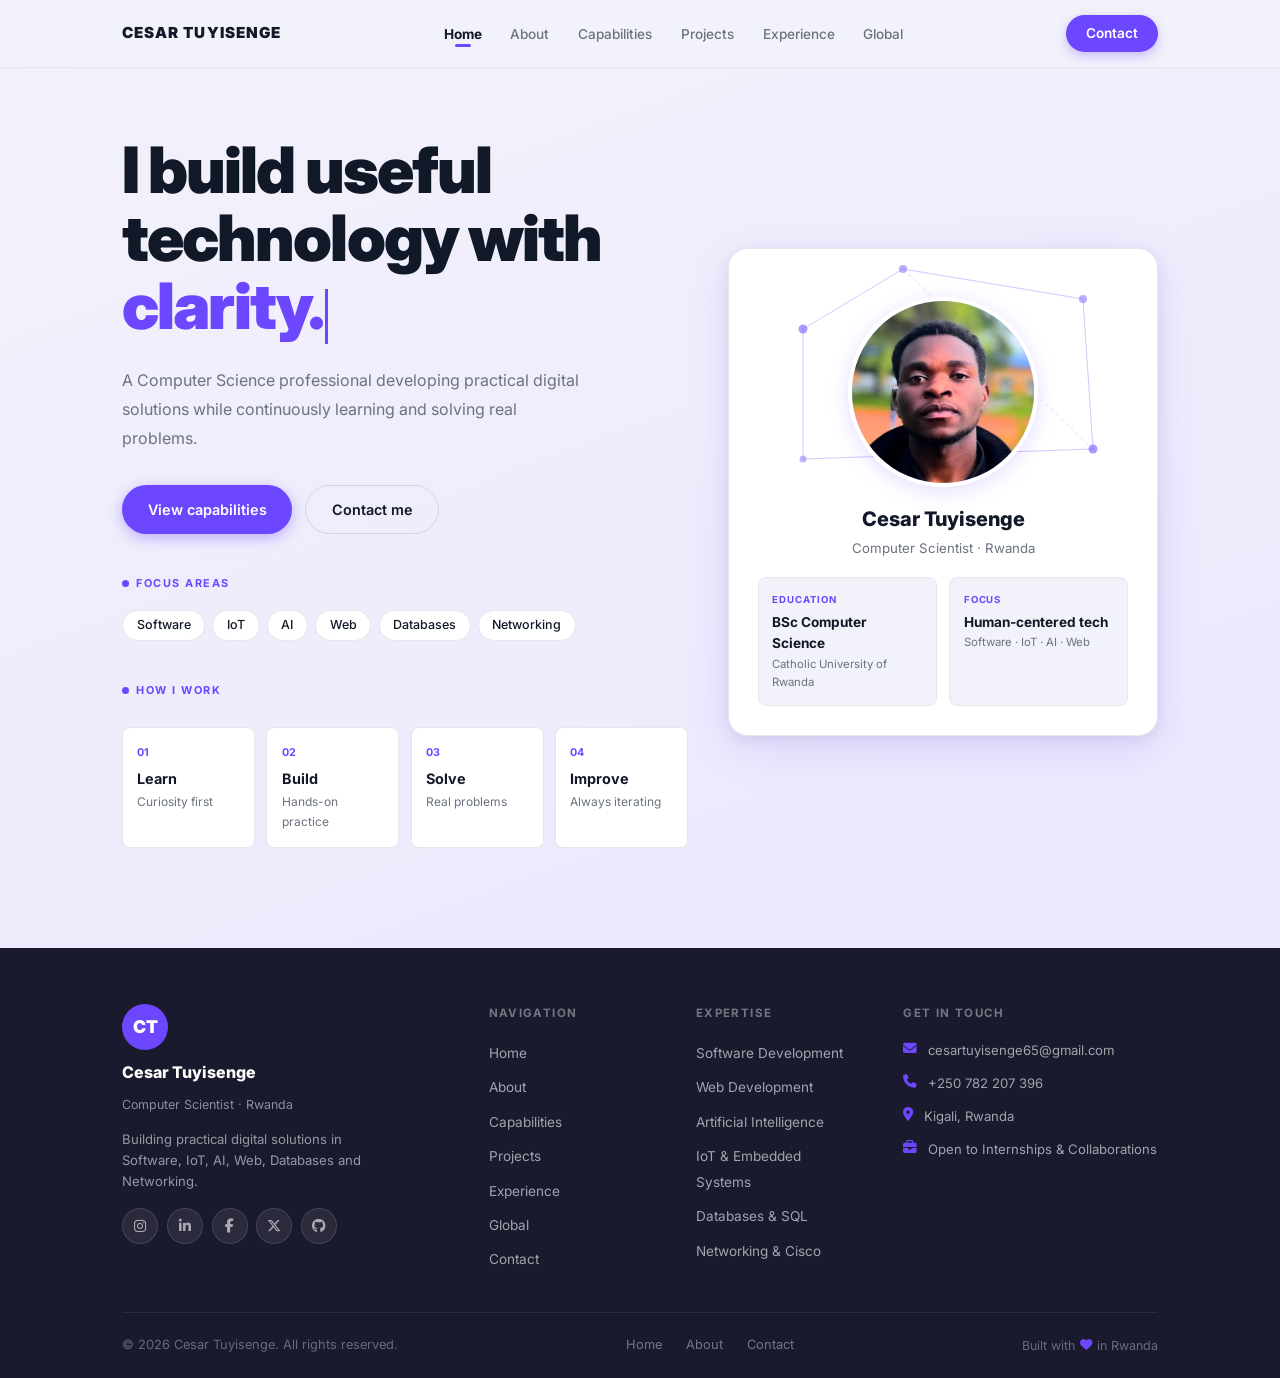
==== index.html @ eaf73ce1 "first commit" ====
<!DOCTYPE html>
<html lang="en">
<head>
  <meta charset="UTF-8" />
  <meta name="viewport" content="width=device-width, initial-scale=1.0" />
  <title>Cesar Tuyisenge · Computer Scientist</title>
  <meta name="description" content="Cesar Tuyisenge – Computer Scientist from Rwanda building practical digital solutions." />
  <link rel="preconnect" href="https://fonts.googleapis.com" />
  <link rel="preconnect" href="https://fonts.gstatic.com" crossorigin />
  <link href="https://fonts.googleapis.com/css2?family=Inter:wght@300;400;500;600;700;800;900&display=swap" rel="stylesheet" />
  <link rel="stylesheet" href="https://cdnjs.cloudflare.com/ajax/libs/font-awesome/6.5.0/css/all.min.css" />
  <link rel="stylesheet" href="style.css" />
</head>
<body class="page-home">

  <div class="page-loader" id="pageLoader"></div>

  <!-- ===================== NAVBAR ===================== -->
  <nav class="navbar" role="navigation" aria-label="Main navigation">
    <div class="container">
      <a href="index.html" class="nav-logo">CESAR TUYISENGE</a>
      <ul class="nav-links" role="list">
        <li><a class="nav-link active" href="index.html">Home</a></li>
        <li><a class="nav-link" href="about.html">About</a></li>
        <li><a class="nav-link" href="capabilities.html">Capabilities</a></li>
        <li><a class="nav-link" href="projects.html">Projects</a></li>
        <li><a class="nav-link" href="experience.html">Experience</a></li>
        <li><a class="nav-link" href="global.html">Global</a></li>
      </ul>
      <a class="nav-cta" href="contact.html">Contact</a>
      <button class="hamburger" id="hamburger" aria-label="Toggle menu" aria-expanded="false">
        <span></span><span></span><span></span>
      </button>
    </div>
  </nav>

  <!-- MOBILE NAV -->
  <div class="mobile-nav" id="mobileNav" aria-label="Mobile navigation">
    <a class="mobile-nav-link active" href="index.html">Home</a>
    <a class="mobile-nav-link" href="about.html">About</a>
    <a class="mobile-nav-link" href="capabilities.html">Capabilities</a>
    <a class="mobile-nav-link" href="projects.html">Projects</a>
    <a class="mobile-nav-link" href="experience.html">Experience</a>
    <a class="mobile-nav-link" href="global.html">Global</a>
    <a class="mobile-nav-link" href="contact.html">Contact</a>
  </div>

  <!-- ===================== HERO ===================== -->
  <main class="page-wrapper">
    <div class="container">
      <div class="home-hero">

        <!-- ── LEFT COLUMN ── -->
        <div class="hero-left">
          <h1 class="home-title fade-up">
            I build useful<br>
            technology with<br>
            <span class="accent typed-wrapper">
              <span id="typedText"></span><span class="typed-cursor" aria-hidden="true"></span>
            </span>
          </h1>

          <p class="home-desc fade-up">
            A Computer Science professional developing practical digital
            solutions while continuously learning and solving real problems.
          </p>

          <div class="home-cta-row fade-up">
            <a class="btn btn-primary" href="capabilities.html">View capabilities</a>
            <a class="btn btn-outline" href="contact.html">Contact me</a>
          </div>

          <div class="home-focus fade-up">
            <div class="section-label">Focus Areas</div>
            <div class="focus-tags">
              <span class="badge">Software</span>
              <span class="badge">IoT</span>
              <span class="badge">AI</span>
              <span class="badge">Web</span>
              <span class="badge">Databases</span>
              <span class="badge">Networking</span>
            </div>
          </div>

          <div class="home-how fade-up">
            <div class="section-label">How I Work</div>
            <div class="steps-grid">
              <div class="step-card">
                <div class="step-num">01</div>
                <div class="step-title">Learn</div>
                <div class="step-sub">Curiosity first</div>
              </div>
              <div class="step-card">
                <div class="step-num">02</div>
                <div class="step-title">Build</div>
                <div class="step-sub">Hands-on practice</div>
              </div>
              <div class="step-card">
                <div class="step-num">03</div>
                <div class="step-title">Solve</div>
                <div class="step-sub">Real problems</div>
              </div>
              <div class="step-card">
                <div class="step-num">04</div>
                <div class="step-title">Improve</div>
                <div class="step-sub">Always iterating</div>
              </div>
            </div>
          </div>
        </div>

        <!-- ── RIGHT COLUMN: Profile Card ── -->
        <div class="hero-right fade-up">
          <div class="profile-card">

            <!-- Node decoration sits OUTSIDE the photo, around the whole card top -->
            <div class="profile-nodes" aria-hidden="true">
              <svg viewBox="0 0 340 260" xmlns="http://www.w3.org/2000/svg">
                <!-- lines -->
                <line x1="30"  y1="80"  x2="130" y2="20"  stroke="rgba(108,71,255,0.3)" stroke-width="1"/>
                <line x1="130" y1="20"  x2="310" y2="50"  stroke="rgba(108,71,255,0.3)" stroke-width="1"/>
                <line x1="310" y1="50"  x2="320" y2="200" stroke="rgba(108,71,255,0.3)" stroke-width="1"/>
                <line x1="320" y1="200" x2="30"  y2="210" stroke="rgba(108,71,255,0.3)" stroke-width="1"/>
                <line x1="30"  y1="80"  x2="30"  y2="210" stroke="rgba(108,71,255,0.3)" stroke-width="1"/>
                <line x1="130" y1="20"  x2="320" y2="200" stroke="rgba(108,71,255,0.18)" stroke-width="1" stroke-dasharray="4 3"/>
                <!-- dots -->
                <circle cx="30"  cy="80"  r="4.5" fill="rgba(108,71,255,0.55)"/>
                <circle cx="130" cy="20"  r="4"   fill="rgba(108,71,255,0.45)"/>
                <circle cx="310" cy="50"  r="4"   fill="rgba(108,71,255,0.45)"/>
                <circle cx="320" cy="200" r="4.5" fill="rgba(108,71,255,0.55)"/>
                <circle cx="30"  cy="210" r="3.5" fill="rgba(108,71,255,0.4)"/>
              </svg>
            </div>

            <!-- Circular photo frame -->
            <div class="profile-photo-ring">
              <img
                src="photo.jpg"
                alt="Portrait of Cesar Tuyisenge"
                class="profile-photo"
                onerror="this.style.display='none';document.getElementById('photoPH').style.display='flex'"
              />
              <div id="photoPH" class="photo-fallback" style="display:none" aria-hidden="true">
                <i class="fa-solid fa-user"></i>
              </div>
            </div>

            <div class="profile-name">Cesar Tuyisenge</div>
            <div class="profile-role">Computer Scientist · Rwanda</div>

            <div class="profile-info-row">
              <div class="p-info">
                <div class="p-label">Education</div>
                <div class="p-value">BSc Computer Science</div>
                <div class="p-sub">Catholic University of Rwanda</div>
              </div>
              <div class="p-info">
                <div class="p-label">Focus</div>
                <div class="p-value">Human-centered tech</div>
                <div class="p-sub">Software · IoT · AI · Web</div>
              </div>
            </div>

          </div>
        </div>
        <!-- end hero-right -->

      </div>
    </div>
  </main>

  <!-- ===================== FOOTER ===================== -->
  <footer class="footer">
    <div class="container">

      <!-- Top: brand + nav columns + contact -->
      <div class="footer-top">

        <div class="footer-brand">
          <div class="footer-logo" aria-label="CT monogram">CT</div>
          <div class="footer-brand-name">Cesar Tuyisenge</div>
          <div class="footer-brand-tagline">Computer Scientist · Rwanda</div>
          <p class="footer-brand-bio">
            Building practical digital solutions in Software, IoT, AI, Web, Databases and Networking.
          </p>
          <div class="footer-socials">
            <a href="#" class="social-link" aria-label="Instagram" title="Instagram"><i class="fa-brands fa-instagram" aria-hidden="true"></i></a>
            <a href="#" class="social-link" aria-label="LinkedIn" title="LinkedIn"><i class="fa-brands fa-linkedin-in" aria-hidden="true"></i></a>
            <a href="#" class="social-link" aria-label="Facebook" title="Facebook"><i class="fa-brands fa-facebook-f" aria-hidden="true"></i></a>
            <a href="#" class="social-link" aria-label="Twitter / X" title="Twitter"><i class="fa-brands fa-x-twitter" aria-hidden="true"></i></a>
            <a href="#" class="social-link" aria-label="GitHub" title="GitHub"><i class="fa-brands fa-github" aria-hidden="true"></i></a>
          </div>
        </div>

        <div class="footer-col">
          <div class="footer-col-title">Navigation</div>
          <ul class="footer-nav-list">
            <li><a href="index.html">Home</a></li>
            <li><a href="about.html">About</a></li>
            <li><a href="capabilities.html">Capabilities</a></li>
            <li><a href="projects.html">Projects</a></li>
            <li><a href="experience.html">Experience</a></li>
            <li><a href="global.html">Global</a></li>
            <li><a href="contact.html">Contact</a></li>
          </ul>
        </div>

        <div class="footer-col">
          <div class="footer-col-title">Expertise</div>
          <ul class="footer-nav-list">
            <li><span>Software Development</span></li>
            <li><span>Web Development</span></li>
            <li><span>Artificial Intelligence</span></li>
            <li><span>IoT &amp; Embedded Systems</span></li>
            <li><span>Databases &amp; SQL</span></li>
            <li><span>Networking &amp; Cisco</span></li>
          </ul>
        </div>

        <div class="footer-col">
          <div class="footer-col-title">Get In Touch</div>
          <ul class="footer-contact-list">
            <li>
              <i class="fa-solid fa-envelope" aria-hidden="true"></i>
              <a href="mailto:cesartuyisenge65@gmail.com">cesartuyisenge65@gmail.com</a>
            </li>
            <li>
              <i class="fa-solid fa-phone" aria-hidden="true"></i>
              <a href="tel:+250782207396">+250 782 207 396</a>
            </li>
            <li>
              <i class="fa-solid fa-location-dot" aria-hidden="true"></i>
              <span>Kigali, Rwanda</span>
            </li>
            <li>
              <i class="fa-solid fa-briefcase" aria-hidden="true"></i>
              <span>Open to Internships &amp; Collaborations</span>
            </li>
          </ul>
        </div>

      </div>
      <!-- /footer-top -->

      <!-- Bottom bar -->
      <div class="footer-bottom">
        <div class="footer-copy">
          &copy; <span id="footerYear"></span> Cesar Tuyisenge. All rights reserved.
        </div>
        <div class="footer-bottom-links">
          <a href="index.html">Home</a>
          <a href="about.html">About</a>
          <a href="contact.html">Contact</a>
        </div>
        <div class="footer-made">
          Built with <i class="fa-solid fa-heart" style="color:#6C47FF" aria-hidden="true"></i> in Rwanda
        </div>
      </div>

    </div>
  </footer>

  <button class="scroll-top" id="scrollTop" aria-label="Back to top">
    <i class="fa-solid fa-arrow-up" aria-hidden="true"></i>
  </button>

  <script src="scripts.js"></script>
  <script>
    /* Typed effect */
    const words = ['clarity.', 'purpose.', 'impact.', 'precision.'];
    let wi = 0, ci = 0, deleting = false;
    const typedEl = document.getElementById('typedText');
    function type() {
      const w = words[wi];
      if (!deleting) {
        typedEl.textContent = w.slice(0, ++ci);
        if (ci === w.length) { deleting = true; setTimeout(type, 2200); return; }
      } else {
        typedEl.textContent = w.slice(0, --ci);
        if (ci === 0) { deleting = false; wi = (wi + 1) % words.length; }
      }
      setTimeout(type, deleting ? 55 : 105);
    }
    type();

    /* Footer year */
    document.getElementById('footerYear').textContent = new Date().getFullYear();
  </script>
</body>
</html>
---- style.css ----
/* ================================================
   CESAR TUYISENGE — PORTFOLIO
   Single shared external stylesheet
   ================================================ */

/* ------------------------------------------------
   1. CUSTOM PROPERTIES
------------------------------------------------ */
:root {
  --primary:        #6C47FF;
  --primary-light:  #8B6BFF;
  --primary-dark:   #4F2FE8;
  --dark-2:         #1A1A2E;
  --dark-3:         #2D1B69;
  --text:           #111827;
  --text-muted:     #6B7280;
  --border:         #E5E7EB;
  --bg:             #F2F2FA;
  --bg-card:        #FFFFFF;
  --radius:         14px;
  --radius-sm:      8px;
  --radius-lg:      20px;
  --shadow-sm:      0 1px 4px rgba(0,0,0,.06);
  --shadow-md:      0 4px 20px rgba(108,71,255,.10), 0 1px 4px rgba(0,0,0,.05);
  --shadow-lg:      0 12px 44px rgba(108,71,255,.14), 0 4px 14px rgba(0,0,0,.07);
  --nav-h:          68px;
  --ease:           cubic-bezier(.4,0,.2,1);
  --trans:          .28s var(--ease);
  --max-w:          1100px;
}

/* ------------------------------------------------
   2. RESET & BASE
------------------------------------------------ */
*, *::before, *::after { box-sizing: border-box; margin: 0; padding: 0; }
html  { scroll-behavior: smooth; }
body  {
  font-family: 'Inter', sans-serif;
  background: var(--bg);
  color: var(--text);
  line-height: 1.6;
  overflow-x: hidden;
  -webkit-font-smoothing: antialiased;
}
a      { text-decoration: none; color: inherit; }
img    { max-width: 100%; display: block; }
ul     { list-style: none; }
button { cursor: pointer; font-family: inherit; border: none; background: none; }

::-webkit-scrollbar       { width: 5px; }
::-webkit-scrollbar-track { background: var(--bg); }
::-webkit-scrollbar-thumb { background: var(--primary); border-radius: 10px; }

/* Home page gradient */
body.page-home { background: linear-gradient(160deg, #F2F2FA 0%, #EAE4FF 100%); }

/* ------------------------------------------------
   3. LAYOUT
------------------------------------------------ */
.container {
  max-width: var(--max-w);
  margin: 0 auto;
  padding: 0 2rem;
}
.page-wrapper {
  padding-top: calc(var(--nav-h) + 3.5rem);
  padding-bottom: 5.5rem;
  min-height: 100vh;
}

/* ------------------------------------------------
   4. TYPOGRAPHY UTILITIES
------------------------------------------------ */
.section-label {
  display: inline-flex;
  align-items: center;
  gap: 7px;
  font-size: .68rem;
  font-weight: 700;
  letter-spacing: .14em;
  text-transform: uppercase;
  color: var(--primary);
  margin-bottom: 1.1rem;
}
.section-label::before {
  content: '';
  width: 7px; height: 7px;
  border-radius: 50%;
  background: var(--primary);
  flex-shrink: 0;
}
.section-title {
  font-size: clamp(1.9rem, 3.8vw, 3.2rem);
  font-weight: 900;
  line-height: 1.1;
  letter-spacing: -.025em;
}
.section-subtitle {
  font-size: 1rem;
  color: var(--text-muted);
  max-width: 520px;
  margin-top: .7rem;
  line-height: 1.75;
}
.accent { color: var(--primary); }

/* ------------------------------------------------
   5. BUTTONS
------------------------------------------------ */
.btn {
  display: inline-flex;
  align-items: center;
  gap: .45rem;
  padding: .75rem 1.6rem;
  border-radius: 50px;
  font-size: .9rem;
  font-weight: 600;
  cursor: pointer;
  transition: var(--trans);
  white-space: nowrap;
  border: none;
}
.btn-primary {
  background: var(--primary);
  color: #fff;
  box-shadow: 0 4px 14px rgba(108,71,255,.38);
}
.btn-primary:hover {
  background: var(--primary-dark);
  transform: translateY(-2px);
  box-shadow: 0 8px 22px rgba(108,71,255,.42);
}
.btn-outline {
  background: transparent;
  color: var(--text);
  border: 1.5px solid #D1D5DB;
}
.btn-outline:hover {
  border-color: var(--primary);
  color: var(--primary);
  transform: translateY(-2px);
}
.btn-white {
  background: #fff;
  color: var(--primary);
  font-weight: 700;
}
.btn-white:hover { background: #F0ECFF; transform: translateY(-2px); }

/* ------------------------------------------------
   6. BADGES
------------------------------------------------ */
.badge {
  display: inline-block;
  padding: .3rem .85rem;
  border: 1.5px solid var(--border);
  border-radius: 50px;
  font-size: .78rem;
  font-weight: 500;
  background: var(--bg-card);
  color: var(--text);
  transition: var(--trans);
}
.badge:hover { border-color: var(--primary); color: var(--primary); }

.tag-primary {
  display: inline-block;
  padding: .2rem .65rem;
  border-radius: 50px;
  font-size: .73rem;
  font-weight: 600;
  background: rgba(108,71,255,.08);
  color: var(--primary);
  border: 1px solid rgba(108,71,255,.16);
}

/* ------------------------------------------------
   7. NAVBAR
------------------------------------------------ */
.navbar {
  position: fixed;
  top: 0; left: 0; right: 0;
  z-index: 1000;
  height: var(--nav-h);
  background: rgba(242,242,250,.9);
  backdrop-filter: blur(18px);
  -webkit-backdrop-filter: blur(18px);
  border-bottom: 1px solid rgba(229,231,235,.8);
}
.navbar .container {
  height: 100%;
  display: flex;
  align-items: center;
  justify-content: space-between;
}
.nav-logo {
  font-size: .95rem;
  font-weight: 900;
  letter-spacing: .07em;
  text-transform: uppercase;
  color: var(--text);
  flex-shrink: 0;
}
.nav-links {
  display: flex;
  align-items: center;
  gap: .1rem;
}
.nav-link {
  padding: .45rem .85rem;
  border-radius: 50px;
  font-size: .85rem;
  font-weight: 500;
  color: var(--text-muted);
  transition: var(--trans);
  position: relative;
}
.nav-link:hover         { color: var(--text); }
.nav-link.active        { color: var(--text); font-weight: 700; }
.nav-link.active::after {
  content: '';
  position: absolute;
  bottom: 2px; left: 50%;
  transform: translateX(-50%);
  width: 16px; height: 2.5px;
  border-radius: 2px;
  background: var(--primary);
}
.nav-cta {
  padding: .5rem 1.25rem;
  border-radius: 50px;
  background: var(--primary);
  color: #fff;
  font-size: .85rem;
  font-weight: 600;
  box-shadow: 0 4px 12px rgba(108,71,255,.32);
  transition: var(--trans);
  flex-shrink: 0;
}
.nav-cta:hover { background: var(--primary-dark); transform: translateY(-1px); }

/* Hamburger */
.hamburger {
  display: none;
  flex-direction: column;
  justify-content: center;
  gap: 5px;
  padding: 4px;
}
.hamburger span {
  width: 22px; height: 2px;
  background: var(--text);
  border-radius: 2px;
  transition: var(--trans);
  display: block;
}
.hamburger.open span:nth-child(1) { transform: rotate(45deg) translate(5px,5px); }
.hamburger.open span:nth-child(2) { opacity: 0; }
.hamburger.open span:nth-child(3) { transform: rotate(-45deg) translate(5px,-5px); }

/* Mobile nav */
.mobile-nav {
  display: none;
  flex-direction: column;
  position: fixed;
  top: var(--nav-h); left: 0; right: 0;
  background: var(--bg-card);
  border-bottom: 1px solid var(--border);
  padding: .8rem;
  gap: .15rem;
  z-index: 999;
  box-shadow: var(--shadow-md);
}
.mobile-nav.open { display: flex; }
.mobile-nav-link {
  display: block;
  padding: .7rem 1rem;
  border-radius: var(--radius-sm);
  font-size: .92rem;
  font-weight: 500;
  color: var(--text-muted);
  transition: var(--trans);
}
.mobile-nav-link:hover,
.mobile-nav-link.active {
  background: rgba(108,71,255,.07);
  color: var(--primary);
  font-weight: 600;
}

/* ------------------------------------------------
   8. PAGE LOADER
------------------------------------------------ */
.page-loader {
  position: fixed;
  top: 0; left: 0;
  width: 0; height: 3px;
  background: linear-gradient(90deg, var(--primary), var(--primary-light));
  z-index: 9999;
  transition: width .5s ease;
}

/* ------------------------------------------------
   9. ANIMATIONS
------------------------------------------------ */
.fade-up {
  opacity: 0;
  transform: translateY(24px);
  transition: opacity .6s ease, transform .6s ease;
}
.fade-up.visible { opacity: 1; transform: translateY(0); }

/* ------------------------------------------------
   10. SCROLL-TO-TOP
------------------------------------------------ */
.scroll-top {
  position: fixed;
  bottom: 1.8rem; right: 1.8rem;
  width: 42px; height: 42px;
  border-radius: 50%;
  background: var(--primary);
  color: #fff;
  display: flex;
  align-items: center;
  justify-content: center;
  font-size: .95rem;
  box-shadow: 0 4px 14px rgba(108,71,255,.38);
  opacity: 0;
  pointer-events: none;
  transform: translateY(10px);
  transition: var(--trans);
  z-index: 998;
}
.scroll-top.visible { opacity: 1; pointer-events: auto; transform: translateY(0); }
.scroll-top:hover   { background: var(--primary-dark); transform: translateY(-2px); }

/* ================================================
   HOME PAGE
   ================================================ */
.home-hero {
  display: grid;
  grid-template-columns: 1fr 430px;
  gap: 2.5rem;
  align-items: center;
  min-height: calc(100vh - var(--nav-h) - 6rem);
}

/* Title */
.home-title {
  font-size: clamp(2.4rem, 5vw, 4rem);
  font-weight: 900;
  line-height: 1.06;
  letter-spacing: -.03em;
  margin-bottom: .1rem;
}
.typed-wrapper { display: inline-block; }
.typed-cursor {
  display: inline-block;
  width: 3px; height: .85em;
  background: var(--primary);
  margin-left: 2px;
  vertical-align: text-bottom;
  animation: blink 1s infinite;
}
@keyframes blink { 0%,100%{ opacity:1 } 50%{ opacity:0 } }

.home-desc {
  font-size: 1rem;
  color: var(--text-muted);
  max-width: 460px;
  margin: 1.4rem 0 2rem;
  line-height: 1.8;
}
.home-cta-row   { display: flex; gap: .8rem; flex-wrap: wrap; }
.home-focus     { margin-top: 2.2rem; }
.home-how       { margin-top: 2.2rem; }
.focus-tags     { display: flex; flex-wrap: wrap; gap: .45rem; }

/* Steps */
.steps-grid {
  display: grid;
  grid-template-columns: repeat(4, 1fr);
  gap: .7rem;
  margin-top: .6rem;
}
.step-card {
  background: var(--bg-card);
  border: 1.5px solid var(--border);
  border-radius: var(--radius-sm);
  padding: 1rem .9rem;
  transition: var(--trans);
}
.step-card:hover { border-color: var(--primary); box-shadow: var(--shadow-sm); }
.step-num   { font-size: .67rem; font-weight: 700; color: var(--primary); margin-bottom: .35rem; }
.step-title { font-size: .9rem;  font-weight: 700; }
.step-sub   { font-size: .75rem; color: var(--text-muted); margin-top: .18rem; }

/* ─── PROFILE CARD (matches Figma exactly) ─── */
.hero-right { display: flex; align-items: flex-start; justify-content: center; }

.profile-card {
  background: var(--bg-card);
  border-radius: var(--radius-lg);
  border: 1.5px solid rgba(229,231,235,.9);
  padding: 2rem 1.8rem 1.8rem;
  box-shadow: var(--shadow-lg);
  width: 100%;
  position: relative;
  /* extra top space so the circular photo frame has room */
  padding-top: 3rem;
}

/* SVG node lines drawn BEHIND and AROUND the photo area */
.profile-nodes {
  position: absolute;
  top: 0; left: 0; right: 0;
  height: 260px;
  pointer-events: none;
  overflow: visible;
}
.profile-nodes svg {
  width: 100%;
  height: 100%;
}

/* Circular photo ring — sits above the SVG */
.profile-photo-ring {
  width: 190px;
  height: 190px;
  border-radius: 50%;
  overflow: hidden;
  margin: 0 auto 1rem;
  position: relative;
  z-index: 1;
  border: 4px solid var(--bg-card);
  box-shadow: 0 4px 20px rgba(108,71,255,.18);
  background: linear-gradient(135deg, #EEE9FF, #D4C9FF);
}
.profile-photo {
  width: 100%;
  height: 100%;
  object-fit: cover;
  object-position: center top;
  display: block;
}
.photo-fallback {
  width: 100%; height: 100%;
  display: flex;
  align-items: center;
  justify-content: center;
  font-size: 4.5rem;
  color: var(--primary);
}

.profile-name {
  font-size: 1.25rem;
  font-weight: 800;
  text-align: center;
  position: relative;
  z-index: 1;
}
.profile-role {
  font-size: .83rem;
  color: var(--text-muted);
  text-align: center;
  margin-top: .2rem;
  margin-bottom: 1.1rem;
  position: relative;
  z-index: 1;
}
.profile-info-row {
  display: grid;
  grid-template-columns: 1fr 1fr;
  gap: .75rem;
  position: relative;
  z-index: 1;
}
.p-info {
  background: var(--bg);
  border: 1px solid var(--border);
  border-radius: var(--radius-sm);
  padding: .85rem;
}
.p-label { font-size: .6rem;  font-weight: 700; letter-spacing: .1em; text-transform: uppercase; color: var(--primary); margin-bottom: .28rem; }
.p-value { font-size: .85rem; font-weight: 700; }
.p-sub   { font-size: .71rem; color: var(--text-muted); }

/* ================================================
   FOOTER  (Professional multi-column)
   ================================================ */
.footer {
  background: var(--dark-2);
  color: rgba(255,255,255,.75);
}

/* Top section */
.footer-top {
  display: grid;
  grid-template-columns: 2fr 1fr 1fr 1.6fr;
  gap: 3rem;
  padding: 3.5rem 0 2.5rem;
  border-bottom: 1px solid rgba(255,255,255,.08);
}

/* Brand column */
.footer-brand { display: flex; flex-direction: column; gap: .6rem; }
.footer-logo {
  width: 46px; height: 46px;
  border-radius: 50%;
  background: var(--primary);
  color: #fff;
  font-weight: 900;
  font-size: 1.1rem;
  display: flex;
  align-items: center;
  justify-content: center;
  flex-shrink: 0;
}
.footer-brand-name    { font-size: 1rem; font-weight: 800; color: #fff; }
.footer-brand-tagline { font-size: .78rem; color: rgba(255,255,255,.5); }
.footer-brand-bio     { font-size: .82rem; color: rgba(255,255,255,.55); line-height: 1.6; max-width: 260px; margin-top: .3rem; }
.footer-socials       { display: flex; gap: .55rem; margin-top: .4rem; }
.social-link {
  width: 36px; height: 36px;
  border-radius: 50%;
  background: rgba(255,255,255,.07);
  border: 1px solid rgba(255,255,255,.12);
  display: flex;
  align-items: center;
  justify-content: center;
  font-size: .88rem;
  color: rgba(255,255,255,.6);
  transition: var(--trans);
}
.social-link:hover {
  background: var(--primary);
  color: #fff;
  border-color: var(--primary);
  transform: translateY(-2px);
}

/* Nav / expertise columns */
.footer-col-title {
  font-size: .72rem;
  font-weight: 700;
  letter-spacing: .12em;
  text-transform: uppercase;
  color: rgba(255,255,255,.4);
  margin-bottom: 1.1rem;
}
.footer-nav-list { display: flex; flex-direction: column; gap: .55rem; }
.footer-nav-list li a,
.footer-nav-list li span {
  font-size: .85rem;
  color: rgba(255,255,255,.6);
  transition: var(--trans);
}
.footer-nav-list li a:hover { color: #fff; padding-left: 4px; }

/* Contact list */
.footer-contact-list { display: flex; flex-direction: column; gap: .75rem; }
.footer-contact-list li {
  display: flex;
  align-items: flex-start;
  gap: .7rem;
  font-size: .82rem;
  color: rgba(255,255,255,.6);
}
.footer-contact-list li i {
  color: var(--primary);
  font-size: .85rem;
  margin-top: .15rem;
  flex-shrink: 0;
}
.footer-contact-list li a { color: rgba(255,255,255,.6); transition: var(--trans); }
.footer-contact-list li a:hover { color: #fff; }

/* Bottom bar */
.footer-bottom {
  display: flex;
  align-items: center;
  justify-content: space-between;
  flex-wrap: wrap;
  gap: .75rem;
  padding: 1.4rem 0;
}
.footer-copy          { font-size: .8rem; color: rgba(255,255,255,.35); }
.footer-bottom-links  { display: flex; gap: 1.5rem; }
.footer-bottom-links a { font-size: .8rem; color: rgba(255,255,255,.4); transition: var(--trans); }
.footer-bottom-links a:hover { color: rgba(255,255,255,.85); }
.footer-made          { font-size: .78rem; color: rgba(255,255,255,.35); display: flex; align-items: center; gap: .3rem; }

/* ================================================
   ABOUT PAGE
   ================================================ */
.about-grid {
  display: grid;
  grid-template-columns: 1fr 340px;
  gap: 3rem;
  align-items: start;
}
.about-body p {
  font-size: .97rem;
  color: var(--text-muted);
  line-height: 1.8;
  margin-bottom: 1rem;
}
.interests-card {
  background: var(--bg-card);
  border: 1.5px solid var(--border);
  border-radius: var(--radius);
  padding: 1.5rem;
  box-shadow: var(--shadow-sm);
  position: sticky;
  top: calc(var(--nav-h) + 1.5rem);
}
.interest-tags  { display: flex; flex-wrap: wrap; gap: .45rem; margin-top: .75rem; }
.interests-title { font-size: 1.05rem; font-weight: 800; margin-bottom: .6rem; }

.about-lower {
  display: grid;
  grid-template-columns: 1fr 1fr;
  gap: 1.2rem;
  margin-top: 2.2rem;
}
.approach-card,
.education-card {
  background: var(--bg-card);
  border: 1.5px solid var(--border);
  border-radius: var(--radius);
  padding: 1.5rem;
}
.approach-steps {
  display: grid;
  grid-template-columns: repeat(4,1fr);
  gap: .55rem;
  margin: .9rem 0 .75rem;
}
.a-step {
  background: var(--bg);
  border-radius: var(--radius-sm);
  padding: .85rem .5rem;
  text-align: center;
  transition: var(--trans);
}
.a-step:hover { background: rgba(108,71,255,.07); }
.a-step-num   { font-size: .66rem; font-weight: 700; color: var(--primary); }
.a-step-title { font-size: .87rem; font-weight: 700; margin: .18rem 0; }
.a-step-sub   { font-size: .7rem;  color: var(--text-muted); }
.approach-note { font-size: .8rem; color: var(--text-muted); }

.edu-item {
  display: flex;
  gap: .9rem;
  align-items: flex-start;
  padding: .85rem 0;
  border-bottom: 1px solid var(--border);
}
.edu-item:last-child { border-bottom: none; }
.edu-dot {
  width: 11px; height: 11px;
  border-radius: 50%;
  background: var(--primary);
  border: 2px solid var(--primary);
  margin-top: 5px;
  flex-shrink: 0;
}
.edu-dot.outline { background: transparent; }
.edu-degree { font-size: .92rem; font-weight: 700; }
.edu-school { font-size: .8rem;  color: var(--text-muted); }

.values-row {
  display: grid;
  grid-template-columns: repeat(3,1fr);
  gap: 1rem;
  margin-top: 1.8rem;
}
.value-card {
  background: var(--bg-card);
  border: 1.5px solid var(--border);
  border-left: 4px solid var(--primary);
  border-radius: var(--radius);
  padding: 1.3rem;
  transition: var(--trans);
}
.value-card:hover { transform: translateY(-3px); box-shadow: var(--shadow-md); }
.value-title { font-size: .95rem; font-weight: 700; margin-bottom: .35rem; }
.value-sub   { font-size: .8rem;  color: var(--text-muted); }

/* ================================================
   CAPABILITIES PAGE
   ================================================ */
.cap-grid {
  display: grid;
  grid-template-columns: repeat(4,1fr);
  gap: 1rem;
  margin-top: 2.2rem;
}
.cap-card {
  background: var(--bg-card);
  border: 1.5px solid var(--border);
  border-radius: var(--radius);
  padding: 1.4rem;
  transition: var(--trans);
  position: relative;
  overflow: hidden;
}
.cap-card::before {
  content: '';
  position: absolute;
  inset: 0;
  background: linear-gradient(135deg, rgba(108,71,255,.06), transparent 60%);
  opacity: 0;
  transition: var(--trans);
}
.cap-card:hover { border-color: rgba(108,71,255,.28); transform: translateY(-4px); box-shadow: var(--shadow-md); }
.cap-card:hover::before { opacity: 1; }
.cap-num  {
  font-size: .66rem; font-weight: 700;
  color: var(--primary);
  background: rgba(108,71,255,.1);
  border-radius: 50px;
  padding: .2rem .58rem;
  display: inline-block;
  margin-bottom: .8rem;
}
.cap-icon  { font-size: 1.6rem; color: var(--primary); margin-bottom: .55rem; }
.cap-title { font-size: .95rem; font-weight: 800; margin-bottom: .35rem; }
.cap-desc  { font-size: .78rem; color: var(--text-muted); line-height: 1.6; }

/* Skills */
.skills-section { margin-top: 3rem; }
.skills-grid {
  display: grid;
  grid-template-columns: 1fr 1fr;
  gap: 1.2rem 3.5rem;
  margin-top: 1.4rem;
}
.skill-item    { margin-bottom: .5rem; }
.skill-top {
  display: flex;
  justify-content: space-between;
  font-size: .82rem;
  font-weight: 600;
  margin-bottom: .42rem;
}
.skill-bar  {
  height: 6px;
  background: var(--border);
  border-radius: 10px;
  overflow: hidden;
}
.skill-fill {
  height: 100%;
  border-radius: 10px;
  background: linear-gradient(90deg, var(--primary), var(--primary-light));
  width: 0;
  transition: width 1.3s cubic-bezier(.4,0,.2,1);
}
.tech-stack { margin-top: 2.8rem; }
.tech-tags  { display: flex; flex-wrap: wrap; gap: .55rem; margin-top: .9rem; }
.tech-tag {
  display: inline-flex;
  align-items: center;
  gap: .42rem;
  padding: .38rem .95rem;
  border-radius: 50px;
  font-size: .78rem;
  font-weight: 600;
  background: var(--bg-card);
  border: 1.5px solid var(--border);
  transition: var(--trans);
}
.tech-tag:hover { border-color: var(--primary); color: var(--primary); }
.tech-tag i { font-size: .88rem; }

/* CTA banner */
.cta-banner {
  margin-top: 3rem;
  background: linear-gradient(135deg, var(--dark-2) 0%, var(--dark-3) 100%);
  border-radius: var(--radius-lg);
  padding: 2.2rem 2.8rem;
  display: flex;
  align-items: center;
  justify-content: space-between;
  gap: 2rem;
}
.cta-text h3 { font-size: 1.7rem; font-weight: 900; color: #fff; margin-bottom: .35rem; }
.cta-text p  { color: rgba(255,255,255,.6); font-size: .92rem; }

/* ================================================
   PROJECTS PAGE
   ================================================ */
.projects-grid {
  display: grid;
  grid-template-columns: repeat(3,1fr);
  gap: 1.3rem;
  margin-top: 2.2rem;
}
.project-card {
  background: var(--bg-card);
  border: 1.5px solid var(--border);
  border-radius: var(--radius);
  overflow: hidden;
  transition: var(--trans);
}
.project-card:hover { transform: translateY(-5px); box-shadow: var(--shadow-lg); border-color: rgba(108,71,255,.22); }
.project-cover {
  height: 175px;
  display: flex;
  align-items: center;
  justify-content: center;
  position: relative;
  overflow: hidden;
}
.project-cover.violet { background: linear-gradient(135deg,#EEE9FF,#D6CCFF); }
.project-cover.blue   { background: linear-gradient(135deg,#E0F2FE,#BAE6FD); }
.project-cover.green  { background: linear-gradient(135deg,#F0FDF4,#BBF7D0); }
.project-cover.amber  { background: linear-gradient(135deg,#FFFBEB,#FDE68A); }
.project-cover.rose   { background: linear-gradient(135deg,#FFF1F2,#FECDD3); }
.project-cover.slate  { background: linear-gradient(135deg,#F8FAFC,#E2E8F0); }
.cover-icon          { font-size: 2.5rem; opacity: .48; }
.cover-icon.violet   { color: var(--primary); }
.cover-icon.blue     { color: #0284C7; }
.cover-icon.green    { color: #16A34A; }
.cover-icon.amber    { color: #D97706; }
.cover-icon.rose     { color: #E11D48; }
.cover-icon.slate    { color: #475569; }
.cover-label {
  position: absolute;
  bottom: 10px; right: 12px;
  font-size: .68rem; font-weight: 600; opacity: .6;
}
.cover-label.violet { color: var(--primary); }
.cover-label.blue   { color: #0284C7; }
.cover-label.green  { color: #16A34A; }
.project-body  { padding: 1.3rem; }
.project-tags  { display: flex; flex-wrap: wrap; gap: .38rem; margin-bottom: .8rem; }
.project-title { font-size: 1rem;  font-weight: 800; margin-bottom: .45rem; }
.project-desc  { font-size: .8rem; color: var(--text-muted); line-height: 1.65; margin-bottom: .95rem; }
.project-link  {
  font-size: .82rem; font-weight: 700;
  color: var(--primary);
  display: inline-flex; align-items: center; gap: .38rem;
  transition: var(--trans);
}
.project-link:hover { gap: .65rem; }
.add-card {
  border: 2px dashed rgba(108,71,255,.22);
  border-radius: var(--radius);
  padding: 1.8rem;
  text-align: center;
  color: var(--text-muted);
  margin-top: 1.4rem;
  transition: var(--trans);
}
.add-card:hover { border-color: var(--primary); color: var(--primary); }
.add-card i { font-size: 1.3rem; display: block; margin-bottom: .45rem; }

/* ================================================
   EXPERIENCE PAGE
   ================================================ */
.exp-card {
  display: grid;
  grid-template-columns: 260px 1fr;
  background: var(--bg-card);
  border: 1.5px solid var(--border);
  border-radius: var(--radius);
  overflow: hidden;
  margin-top: 2.2rem;
  box-shadow: var(--shadow-sm);
}
.exp-left {
  background: var(--dark-2);
  padding: 2rem 1.5rem;
  display: flex;
  flex-direction: column;
  justify-content: center;
}
.exp-year    { font-size: .73rem; font-weight: 600; color: rgba(255,255,255,.48); margin-bottom: .9rem; }
.exp-role    { font-size: 1.9rem; font-weight: 900; color: #fff; line-height: 1.15; margin-bottom: .45rem; }
.exp-org     { font-size: .92rem; font-weight: 600; color: rgba(255,255,255,.72); margin-bottom: .38rem; }
.exp-org-sub { font-size: .78rem; color: rgba(255,255,255,.4); line-height: 1.5; }
.exp-right   { padding: 1.8rem; }
.exp-what-label {
  font-size: .66rem; font-weight: 700;
  letter-spacing: .12em; text-transform: uppercase;
  color: var(--primary); margin-bottom: .75rem;
}
.exp-desc { font-size: .88rem; color: var(--text-muted); line-height: 1.75; margin-bottom: 1.1rem; }
.exp-tags { display: flex; flex-wrap: wrap; gap: .45rem; }
.exp-tag  {
  font-size: .76rem; padding: .28rem .72rem;
  border-radius: 50px;
  border: 1.5px solid var(--border);
  font-weight: 500;
}
.focus-grid {
  display: grid;
  grid-template-columns: repeat(4,1fr);
  gap: .9rem;
  margin-top: 1.4rem;
}
.focus-card {
  background: var(--bg-card);
  border: 1.5px solid var(--border);
  border-radius: var(--radius);
  padding: 1.3rem;
  transition: var(--trans);
}
.focus-card:hover { transform: translateY(-3px); box-shadow: var(--shadow-md); }
.focus-bar   { width: 28px; height: 3px; background: var(--primary); border-radius: 2px; margin-bottom: .75rem; }
.focus-title { font-size: .92rem; font-weight: 800; margin-bottom: .28rem; }
.focus-sub   { font-size: .76rem; color: var(--text-muted); }

.timeline { margin-top: 3.2rem; }
.tl-list {
  position: relative;
  padding-left: 1.5rem;
  margin-top: 1.4rem;
}
.tl-list::before {
  content: '';
  position: absolute;
  left: 5px; top: 0; bottom: 0;
  width: 2px;
  background: linear-gradient(to bottom, var(--primary), transparent);
}
.tl-item { position: relative; margin-bottom: 1.5rem; padding-left: .9rem; }
.tl-item::before {
  content: '';
  position: absolute;
  left: -1.5rem; top: 4px;
  width: 10px; height: 10px;
  border-radius: 50%;
  background: var(--primary);
  border: 2.5px solid var(--bg);
}
.tl-date  { font-size: .7rem;  font-weight: 700; color: var(--primary); margin-bottom: .18rem; }
.tl-title { font-size: .88rem; font-weight: 700; }
.tl-sub   { font-size: .76rem; color: var(--text-muted); }

/* ================================================
   GLOBAL PAGE
   ================================================ */
.global-grid {
  display: grid;
  grid-template-columns: 1fr 380px;
  gap: 2.8rem;
  margin-top: 2.2rem;
  align-items: start;
}
.region-cards {
  display: grid;
  grid-template-columns: 1fr 1fr;
  gap: 1rem;
}
.region-card {
  background: var(--bg-card);
  border: 1.5px solid var(--border);
  border-radius: var(--radius);
  padding: 1.3rem;
  transition: var(--trans);
}
.region-card:hover { transform: translateY(-3px); box-shadow: var(--shadow-md); }
.region-label {
  display: inline-flex;
  align-items: center;
  gap: 5px;
  font-size: .63rem; font-weight: 700;
  letter-spacing: .12em; text-transform: uppercase;
  color: var(--primary); margin-bottom: .55rem;
}
.region-label::before {
  content: ''; width: 6px; height: 6px;
  border-radius: 50%; background: var(--primary);
}
.region-title { font-size: .92rem; font-weight: 800; line-height: 1.4; }
.globe-box {
  background: var(--bg-card);
  border: 1.5px solid var(--border);
  border-radius: var(--radius);
  padding: 1.8rem;
  display: flex;
  align-items: center;
  justify-content: center;
  min-height: 260px;
}
.globe-svg { animation: spin 22s linear infinite; }
@keyframes spin { to { transform: rotate(360deg); } }
.global-banner {
  margin-top: 2.8rem;
  background: linear-gradient(135deg, var(--dark-2) 0%, var(--dark-3) 100%);
  border-radius: var(--radius-lg);
  padding: 1.8rem 2.8rem;
  text-align: center;
}
.global-banner h3    { font-size: 1.55rem; font-weight: 900; color: #fff; }
.global-banner .arrow { color: var(--primary); margin: 0 .38rem; }

/* ================================================
   CONTACT PAGE
   ================================================ */
.contact-grid {
  display: grid;
  grid-template-columns: 1fr 420px;
  gap: 3rem;
  align-items: start;
}
.contact-title {
  font-size: clamp(2.2rem, 4.5vw, 3.4rem);
  font-weight: 900;
  line-height: 1.08;
  letter-spacing: -.03em;
}
.contact-desc   { font-size: .97rem; color: var(--text-muted); margin: 1.1rem 0 1.8rem; line-height: 1.75; }
.open-tags      { display: flex; flex-wrap: wrap; gap: .45rem; margin: .5rem 0 1.8rem; }
.contact-btns   { display: flex; gap: .9rem; flex-wrap: wrap; }
.contact-info-card {
  background: var(--bg-card);
  border: 1.5px solid var(--border);
  border-radius: var(--radius);
  padding: 1.8rem;
  box-shadow: var(--shadow-md);
}
.contact-info-title {
  font-size: 1.3rem; font-weight: 800;
  padding-bottom: .9rem;
  border-bottom: 1px solid var(--border);
  margin-bottom: 1.4rem;
}
.ci-item    { margin-bottom: 1.2rem; }
.ci-label   { font-size: .63rem; font-weight: 700; letter-spacing: .12em; text-transform: uppercase; color: var(--text-muted); margin-bottom: .28rem; }
.ci-value   { font-size: .97rem; font-weight: 700; }
.ci-value a:hover { color: var(--primary); }
.ci-divider { height: 1px; background: var(--border); margin: .75rem 0; }
.contact-socials { display: flex; gap: .55rem; flex-wrap: wrap; margin-top: 1.1rem; }

/* Contact form */
.contact-form   { margin-top: 2.2rem; }
.form-title     { font-size: 1.05rem; font-weight: 800; margin-bottom: 1.1rem; }
.form-row       { display: grid; grid-template-columns: 1fr 1fr; gap: .9rem; }
.form-group     { margin-bottom: .9rem; }
.form-group label {
  display: block;
  font-size: .8rem; font-weight: 600;
  margin-bottom: .38rem;
}
.form-group input,
.form-group textarea {
  width: 100%;
  padding: .72rem .95rem;
  border-radius: var(--radius-sm);
  border: 1.5px solid var(--border);
  background: var(--bg-card);
  font-family: 'Inter', sans-serif;
  font-size: .88rem;
  color: var(--text);
  transition: var(--trans);
  outline: none;
}
.form-group input:focus,
.form-group textarea:focus {
  border-color: var(--primary);
  box-shadow: 0 0 0 3px rgba(108,71,255,.1);
}
.form-group textarea { resize: vertical; min-height: 110px; }
.form-feedback       { margin-top: .75rem; font-size: .83rem; font-weight: 600; display: none; }
.form-feedback.success { color: var(--primary); display: block; }
.form-feedback.error   { color: #EF4444; display: block; }

/* ================================================
   RESPONSIVE
   ================================================ */
@media (max-width: 1024px) {
  .home-hero     { grid-template-columns: 1fr; }
  .profile-card  { max-width: 400px; margin: 0 auto; }
  .about-grid    { grid-template-columns: 1fr; }
  .interests-card{ position: static; }
  .cap-grid      { grid-template-columns: repeat(2,1fr); }
  .projects-grid { grid-template-columns: repeat(2,1fr); }
  .global-grid   { grid-template-columns: 1fr; }
  .contact-grid  { grid-template-columns: 1fr; }
  .footer-top    { grid-template-columns: 1fr 1fr; gap: 2rem; }
}

@media (max-width: 768px) {
  .nav-links  { display: none; }
  .nav-cta    { display: none; }
  .hamburger  { display: flex; }
  .steps-grid { grid-template-columns: repeat(2,1fr); }
  .about-lower { grid-template-columns: 1fr; }
  .approach-steps { grid-template-columns: repeat(2,1fr); }
  .values-row { grid-template-columns: 1fr; }
  .cap-grid   { grid-template-columns: repeat(2,1fr); }
  .skills-grid{ grid-template-columns: 1fr; }
  .projects-grid { grid-template-columns: 1fr; }
  .exp-card   { grid-template-columns: 1fr; }
  .focus-grid { grid-template-columns: repeat(2,1fr); }
  .region-cards { grid-template-columns: 1fr; }
  .cta-banner { flex-direction: column; text-align: center; }
  .form-row   { grid-template-columns: 1fr; }
  .footer-top { grid-template-columns: 1fr; gap: 2rem; }
  .footer-bottom { flex-direction: column; align-items: flex-start; gap: .5rem; }
}

@media (max-width: 480px) {
  .container   { padding: 0 1rem; }
  .page-wrapper{ padding-top: calc(var(--nav-h) + 2rem); padding-bottom: 4rem; }
  .cap-grid    { grid-template-columns: 1fr; }
  .focus-grid  { grid-template-columns: 1fr 1fr; }
  .cta-banner  { padding: 1.8rem 1.4rem; }
  .home-title  { font-size: clamp(2rem, 8vw, 2.6rem); }
}
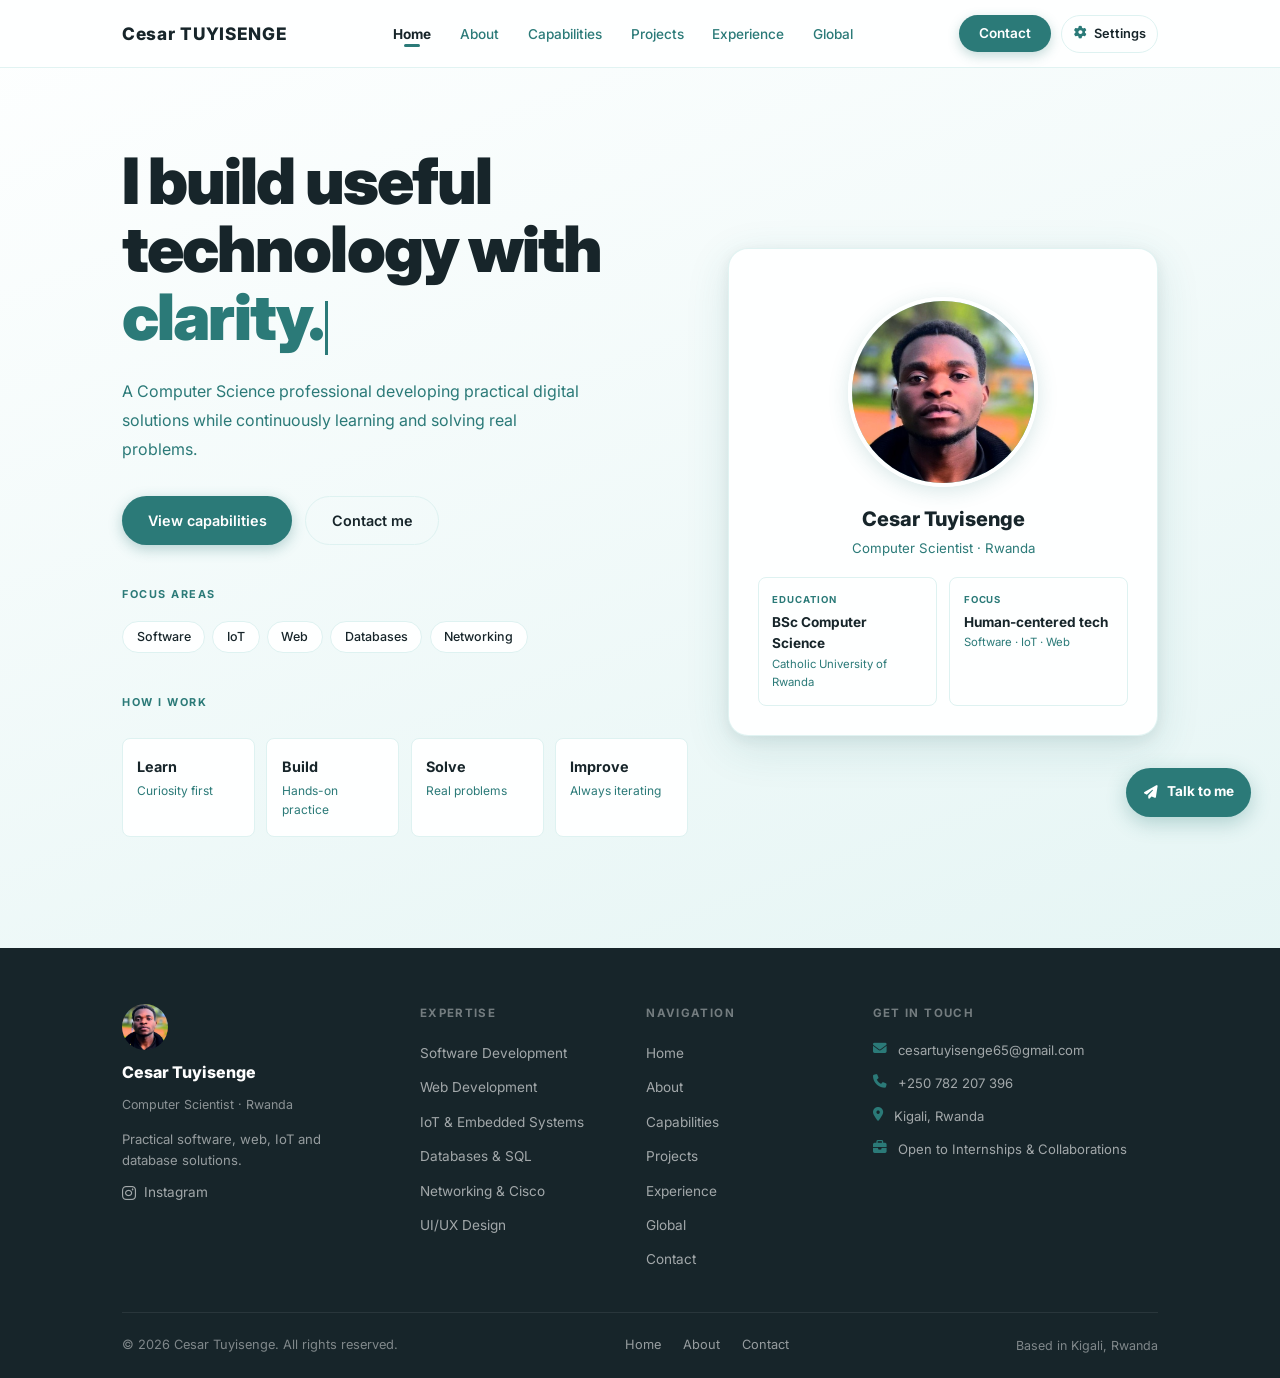
==== commit 049ab163: "feat: refresh portfolio design and navigation - Remove AI features and unnecessary page decorations " ====
--- a/index.html
+++ b/index.html
@@ -18,7 +18,7 @@
   <!-- ===================== NAVBAR ===================== -->
   <nav class="navbar" role="navigation" aria-label="Main navigation">
     <div class="container">
-      <a href="index.html" class="nav-logo">CESAR TUYISENGE</a>
+      <a href="index.html" class="nav-logo">Cesar TUYISENGE</a>
       <ul class="nav-links" role="list">
         <li><a class="nav-link active" href="index.html">Home</a></li>
         <li><a class="nav-link" href="about.html">About</a></li>
@@ -75,7 +75,6 @@
             <div class="focus-tags">
               <span class="badge">Software</span>
               <span class="badge">IoT</span>
-              <span class="badge">AI</span>
               <span class="badge">Web</span>
               <span class="badge">Databases</span>
               <span class="badge">Networking</span>
@@ -86,22 +85,18 @@
             <div class="section-label">How I Work</div>
             <div class="steps-grid">
               <div class="step-card">
-                <div class="step-num">01</div>
                 <div class="step-title">Learn</div>
                 <div class="step-sub">Curiosity first</div>
               </div>
               <div class="step-card">
-                <div class="step-num">02</div>
                 <div class="step-title">Build</div>
                 <div class="step-sub">Hands-on practice</div>
               </div>
               <div class="step-card">
-                <div class="step-num">03</div>
                 <div class="step-title">Solve</div>
                 <div class="step-sub">Real problems</div>
               </div>
               <div class="step-card">
-                <div class="step-num">04</div>
                 <div class="step-title">Improve</div>
                 <div class="step-sub">Always iterating</div>
               </div>
@@ -112,25 +107,6 @@
         <!-- ── RIGHT COLUMN: Profile Card ── -->
         <div class="hero-right fade-up">
           <div class="profile-card">
-
-            <!-- Node decoration sits OUTSIDE the photo, around the whole card top -->
-            <div class="profile-nodes" aria-hidden="true">
-              <svg viewBox="0 0 340 260" xmlns="http://www.w3.org/2000/svg">
-                <!-- lines -->
-                <line x1="30"  y1="80"  x2="130" y2="20"  stroke="rgba(108,71,255,0.3)" stroke-width="1"/>
-                <line x1="130" y1="20"  x2="310" y2="50"  stroke="rgba(108,71,255,0.3)" stroke-width="1"/>
-                <line x1="310" y1="50"  x2="320" y2="200" stroke="rgba(108,71,255,0.3)" stroke-width="1"/>
-                <line x1="320" y1="200" x2="30"  y2="210" stroke="rgba(108,71,255,0.3)" stroke-width="1"/>
-                <line x1="30"  y1="80"  x2="30"  y2="210" stroke="rgba(108,71,255,0.3)" stroke-width="1"/>
-                <line x1="130" y1="20"  x2="320" y2="200" stroke="rgba(108,71,255,0.18)" stroke-width="1" stroke-dasharray="4 3"/>
-                <!-- dots -->
-                <circle cx="30"  cy="80"  r="4.5" fill="rgba(108,71,255,0.55)"/>
-                <circle cx="130" cy="20"  r="4"   fill="rgba(108,71,255,0.45)"/>
-                <circle cx="310" cy="50"  r="4"   fill="rgba(108,71,255,0.45)"/>
-                <circle cx="320" cy="200" r="4.5" fill="rgba(108,71,255,0.55)"/>
-                <circle cx="30"  cy="210" r="3.5" fill="rgba(108,71,255,0.4)"/>
-              </svg>
-            </div>
 
             <!-- Circular photo frame -->
             <div class="profile-photo-ring">
@@ -157,7 +133,7 @@
               <div class="p-info">
                 <div class="p-label">Focus</div>
                 <div class="p-value">Human-centered tech</div>
-                <div class="p-sub">Software · IoT · AI · Web</div>
+                <div class="p-sub">Software · IoT · Web</div>
               </div>
             </div>
 
@@ -173,23 +149,32 @@
   <footer class="footer">
     <div class="container">
 
-      <!-- Top: brand + nav columns + contact -->
+      <!-- Top: brand, expertise, navigation and contact -->
       <div class="footer-top">
 
         <div class="footer-brand">
-          <div class="footer-logo" aria-label="CT monogram">CT</div>
+          <img class="footer-logo" src="photo.jpg" alt="Portrait of Cesar Tuyisenge" />
           <div class="footer-brand-name">Cesar Tuyisenge</div>
           <div class="footer-brand-tagline">Computer Scientist · Rwanda</div>
-          <p class="footer-brand-bio">
-            Building practical digital solutions in Software, IoT, AI, Web, Databases and Networking.
-          </p>
+          <p class="footer-brand-bio">Practical software, web, IoT and database solutions.</p>
           <div class="footer-socials">
-            <a href="#" class="social-link" aria-label="Instagram" title="Instagram"><i class="fa-brands fa-instagram" aria-hidden="true"></i></a>
-            <a href="#" class="social-link" aria-label="LinkedIn" title="LinkedIn"><i class="fa-brands fa-linkedin-in" aria-hidden="true"></i></a>
-            <a href="#" class="social-link" aria-label="Facebook" title="Facebook"><i class="fa-brands fa-facebook-f" aria-hidden="true"></i></a>
-            <a href="#" class="social-link" aria-label="Twitter / X" title="Twitter"><i class="fa-brands fa-x-twitter" aria-hidden="true"></i></a>
-            <a href="#" class="social-link" aria-label="GitHub" title="GitHub"><i class="fa-brands fa-github" aria-hidden="true"></i></a>
-          </div>
+            <a href="https://www.instagram.com/mt_ceezar/" target="_blank" rel="noopener noreferrer" aria-label="Instagram profile">
+              <i class="fa-brands fa-instagram" aria-hidden="true"></i>
+              <span>Instagram</span>
+            </a>
+          </div>
+        </div>
+
+        <div class="footer-col">
+          <div class="footer-col-title">Expertise</div>
+          <ul class="footer-nav-list">
+            <li><span>Software Development</span></li>
+            <li><span>Web Development</span></li>
+            <li><span>IoT &amp; Embedded Systems</span></li>
+            <li><span>Databases &amp; SQL</span></li>
+            <li><span>Networking &amp; Cisco</span></li>
+            <li><span>UI/UX Design</span></li>
+          </ul>
         </div>
 
         <div class="footer-col">
@@ -206,18 +191,6 @@
         </div>
 
         <div class="footer-col">
-          <div class="footer-col-title">Expertise</div>
-          <ul class="footer-nav-list">
-            <li><span>Software Development</span></li>
-            <li><span>Web Development</span></li>
-            <li><span>Artificial Intelligence</span></li>
-            <li><span>IoT &amp; Embedded Systems</span></li>
-            <li><span>Databases &amp; SQL</span></li>
-            <li><span>Networking &amp; Cisco</span></li>
-          </ul>
-        </div>
-
-        <div class="footer-col">
           <div class="footer-col-title">Get In Touch</div>
           <ul class="footer-contact-list">
             <li>
@@ -252,24 +225,39 @@
           <a href="about.html">About</a>
           <a href="contact.html">Contact</a>
         </div>
-        <div class="footer-made">
-          Built with <i class="fa-solid fa-heart" style="color:#6C47FF" aria-hidden="true"></i> in Rwanda
-        </div>
+        <div class="footer-made">Based in Kigali, Rwanda</div>
       </div>
 
     </div>
   </footer>
 
+  <a class="floating-contact" href="message.html#contactForm">
+    <i class="fa-solid fa-paper-plane" aria-hidden="true"></i>
+    <span>Talk to me</span>
+  </a>
   <button class="scroll-top" id="scrollTop" aria-label="Back to top">
     <i class="fa-solid fa-arrow-up" aria-hidden="true"></i>
   </button>
 
   <script src="scripts.js"></script>
+  <script src="site-settings.js"></script>
   <script>
     /* Typed effect */
-    const words = ['clarity.', 'purpose.', 'impact.', 'precision.'];
+    const typedWords = {
+      en: ['clarity.', 'purpose.', 'impact.', 'precision.'],
+      rw: ['gusobanuka.', 'intego.', 'akamaro.', 'ubusobanuro.'],
+      fr: ['clarté.', 'objectif.', 'impact.', 'précision.']
+    };
+    let words = typedWords[document.documentElement.lang] || typedWords.en;
     let wi = 0, ci = 0, deleting = false;
     const typedEl = document.getElementById('typedText');
+    document.addEventListener('portfolio-language-change', function (event) {
+      words = typedWords[event.detail.language] || typedWords.en;
+      wi = 0;
+      ci = 0;
+      deleting = false;
+      typedEl.textContent = '';
+    });
     function type() {
       const w = words[wi];
       if (!deleting) {
--- a/style.css
+++ b/style.css
@@ -7,26 +7,43 @@
    1. CUSTOM PROPERTIES
 ------------------------------------------------ */
 :root {
-  --primary:        #6C47FF;
-  --primary-light:  #8B6BFF;
-  --primary-dark:   #4F2FE8;
-  --dark-2:         #1A1A2E;
-  --dark-3:         #2D1B69;
-  --text:           #111827;
-  --text-muted:     #6B7280;
-  --border:         #E5E7EB;
-  --bg:             #F2F2FA;
-  --bg-card:        #FFFFFF;
+  --primary:        #2B7A78;
+  --primary-light:  #3AAFA9;
+  --primary-dark:   #17252A;
+  --dark-2:         #17252A;
+  --dark-3:         #2B7A78;
+  --text:           #17252A;
+  --text-muted:     #2B7A78;
+  --border:         #DEF2F1;
+  --bg:             #FEFFFF;
+  --bg-card:        #FEFFFF;
   --radius:         14px;
   --radius-sm:      8px;
   --radius-lg:      20px;
   --shadow-sm:      0 1px 4px rgba(0,0,0,.06);
-  --shadow-md:      0 4px 20px rgba(108,71,255,.10), 0 1px 4px rgba(0,0,0,.05);
-  --shadow-lg:      0 12px 44px rgba(108,71,255,.14), 0 4px 14px rgba(0,0,0,.07);
+  --shadow-md:      0 4px 20px rgba(43,122,120,.10), 0 1px 4px rgba(23,37,42,.05);
+  --shadow-lg:      0 12px 44px rgba(43,122,120,.14), 0 4px 14px rgba(23,37,42,.07);
   --nav-h:          68px;
   --ease:           cubic-bezier(.4,0,.2,1);
   --trans:          .28s var(--ease);
   --max-w:          1100px;
+}
+
+html[data-theme="dark"] {
+  color-scheme: dark;
+  --primary:        #65C7BF;
+  --primary-light:  #88D9D2;
+  --primary-dark:   #10272A;
+  --dark-2:         #0C1518;
+  --dark-3:         #183638;
+  --text:           #E7F1F0;
+  --text-muted:     #AEC4C2;
+  --border:         #304548;
+  --bg:             #111B1E;
+  --bg-card:        #1A272A;
+  --shadow-sm:      0 1px 5px rgba(0,0,0,.24);
+  --shadow-md:      0 5px 22px rgba(0,0,0,.28);
+  --shadow-lg:      0 12px 44px rgba(0,0,0,.34);
 }
 
 /* ------------------------------------------------
@@ -52,7 +69,7 @@
 ::-webkit-scrollbar-thumb { background: var(--primary); border-radius: 10px; }
 
 /* Home page gradient */
-body.page-home { background: linear-gradient(160deg, #F2F2FA 0%, #EAE4FF 100%); }
+body.page-home { background: linear-gradient(160deg, var(--bg) 0%, var(--border) 100%); }
 
 /* ------------------------------------------------
    3. LAYOUT
@@ -72,9 +89,7 @@
    4. TYPOGRAPHY UTILITIES
 ------------------------------------------------ */
 .section-label {
-  display: inline-flex;
-  align-items: center;
-  gap: 7px;
+  display: inline-block;
   font-size: .68rem;
   font-weight: 700;
   letter-spacing: .14em;
@@ -82,13 +97,6 @@
   color: var(--primary);
   margin-bottom: 1.1rem;
 }
-.section-label::before {
-  content: '';
-  width: 7px; height: 7px;
-  border-radius: 50%;
-  background: var(--primary);
-  flex-shrink: 0;
-}
 .section-title {
   font-size: clamp(1.9rem, 3.8vw, 3.2rem);
   font-weight: 900;
@@ -123,17 +131,17 @@
 .btn-primary {
   background: var(--primary);
   color: #fff;
-  box-shadow: 0 4px 14px rgba(108,71,255,.38);
+  box-shadow: 0 4px 14px rgba(43,122,120,.32);
 }
 .btn-primary:hover {
   background: var(--primary-dark);
   transform: translateY(-2px);
-  box-shadow: 0 8px 22px rgba(108,71,255,.42);
+  box-shadow: 0 8px 22px rgba(43,122,120,.38);
 }
 .btn-outline {
   background: transparent;
   color: var(--text);
-  border: 1.5px solid #D1D5DB;
+  border: 1.5px solid var(--border);
 }
 .btn-outline:hover {
   border-color: var(--primary);
@@ -145,7 +153,14 @@
   color: var(--primary);
   font-weight: 700;
 }
-.btn-white:hover { background: #F0ECFF; transform: translateY(-2px); }
+.btn-white:hover { background: #DEF2F1; transform: translateY(-2px); }
+html[data-theme="dark"] .btn-primary,
+html[data-theme="dark"] .nav-cta,
+html[data-theme="dark"] .floating-contact,
+html[data-theme="dark"] .scroll-top {
+  color: #102124;
+}
+html[data-theme="dark"] .btn-white { color: #102124; }
 
 /* ------------------------------------------------
    6. BADGES
@@ -169,9 +184,9 @@
   border-radius: 50px;
   font-size: .73rem;
   font-weight: 600;
-  background: rgba(108,71,255,.08);
+  background: rgba(58,175,169,.12);
   color: var(--primary);
-  border: 1px solid rgba(108,71,255,.16);
+  border: 1px solid rgba(43,122,120,.2);
 }
 
 /* ------------------------------------------------
@@ -182,29 +197,37 @@
   top: 0; left: 0; right: 0;
   z-index: 1000;
   height: var(--nav-h);
-  background: rgba(242,242,250,.9);
+  background: rgba(254,255,255,.92);
   backdrop-filter: blur(18px);
   -webkit-backdrop-filter: blur(18px);
-  border-bottom: 1px solid rgba(229,231,235,.8);
+  border-bottom: 1px solid rgba(222,242,241,.9);
+}
+html[data-theme="dark"] .navbar {
+  background: rgba(17,27,30,.94);
+  border-bottom-color: rgba(80,115,117,.28);
 }
 .navbar .container {
   height: 100%;
   display: flex;
   align-items: center;
   justify-content: space-between;
+  gap: 1.25rem;
 }
 .nav-logo {
-  font-size: .95rem;
-  font-weight: 900;
-  letter-spacing: .07em;
-  text-transform: uppercase;
+  font-family: 'Inter', sans-serif;
+  font-size: 1.08rem;
+  font-weight: 800;
+  letter-spacing: .04em;
   color: var(--text);
   flex-shrink: 0;
 }
 .nav-links {
   display: flex;
-  align-items: center;
+  flex: 1;
+  align-items: center;
+  justify-content: center;
   gap: .1rem;
+  min-width: 0;
 }
 .nav-link {
   padding: .45rem .85rem;
@@ -233,11 +256,98 @@
   color: #fff;
   font-size: .85rem;
   font-weight: 600;
-  box-shadow: 0 4px 12px rgba(108,71,255,.32);
+  box-shadow: 0 4px 12px rgba(43,122,120,.28);
   transition: var(--trans);
   flex-shrink: 0;
 }
 .nav-cta:hover { background: var(--primary-dark); transform: translateY(-1px); }
+
+.nav-actions {
+  display: flex;
+  align-items: center;
+  gap: .65rem;
+  flex-shrink: 0;
+}
+
+.settings-toggle {
+  display: inline-flex;
+  align-items: center;
+  gap: .45rem;
+  padding: .48rem .7rem;
+  min-height: 38px;
+  border: 1px solid var(--border);
+  border-radius: 50px;
+  background: var(--bg-card);
+  color: var(--text);
+  font-size: .8rem;
+  font-weight: 600;
+  white-space: nowrap;
+  transition: var(--trans);
+}
+.settings-toggle:hover { border-color: var(--primary); color: var(--primary); }
+.settings-toggle i { color: var(--primary); }
+.settings-panel {
+  position: fixed;
+  z-index: 1101;
+  top: calc(var(--nav-h) + .65rem);
+  right: max(1rem, calc((100vw - var(--max-w)) / 2 + 1.5rem));
+  width: 280px;
+  max-width: calc(100vw - 2rem);
+  padding: 1.2rem;
+  border: 1px solid var(--border);
+  border-radius: var(--radius);
+  background: var(--bg-card);
+  color: var(--text);
+  box-shadow: var(--shadow-lg);
+}
+.settings-panel[hidden] { display: none; }
+.settings-title { font-size: 1rem; font-weight: 800; margin-bottom: 1rem; }
+.settings-label { display: block; font-size: .78rem; font-weight: 600; margin-bottom: .4rem; }
+.settings-select {
+  width: 100%;
+  padding: .65rem .75rem;
+  border: 1px solid var(--border);
+  border-radius: var(--radius-sm);
+  background: var(--bg);
+  color: var(--text);
+  font: inherit;
+  font-size: .88rem;
+}
+.settings-theme {
+  display: flex;
+  align-items: center;
+  justify-content: space-between;
+  gap: .8rem;
+  margin-top: 1rem;
+  font-size: .88rem;
+  font-weight: 600;
+  cursor: pointer;
+}
+.settings-theme input {
+  position: absolute;
+  width: 1px;
+  height: 1px;
+  opacity: 0;
+}
+.settings-switch {
+  width: 42px;
+  height: 24px;
+  padding: 3px;
+  border-radius: 20px;
+  background: var(--border);
+  transition: var(--trans);
+}
+.settings-switch span {
+  display: block;
+  width: 18px;
+  height: 18px;
+  border-radius: 50%;
+  background: #fff;
+  transition: var(--trans);
+}
+.settings-theme input:checked + .settings-switch { background: var(--primary); }
+.settings-theme input:checked + .settings-switch span { transform: translateX(18px); }
+.settings-theme input:focus-visible + .settings-switch { outline: 3px solid var(--primary-light); outline-offset: 3px; }
 
 /* Hamburger */
 .hamburger {
@@ -263,29 +373,46 @@
   display: none;
   flex-direction: column;
   position: fixed;
-  top: var(--nav-h); left: 0; right: 0;
-  background: var(--bg-card);
-  border-bottom: 1px solid var(--border);
-  padding: .8rem;
-  gap: .15rem;
+  top: calc(var(--nav-h) + .6rem);
+  right: max(2rem, calc((100vw - var(--max-w)) / 2 + 2rem));
+  width: 360px;
+  max-width: calc(100vw - 2rem);
+  max-height: calc(100vh - var(--nav-h) - 1.5rem);
+  overflow-y: auto;
+  background: var(--bg-card);
+  border: 1px solid var(--border);
+  border-radius: var(--radius);
+  padding: .55rem;
+  gap: .2rem;
   z-index: 999;
   box-shadow: var(--shadow-md);
 }
 .mobile-nav.open { display: flex; }
 .mobile-nav-link {
   display: block;
-  padding: .7rem 1rem;
+  min-height: 44px;
+  padding: .65rem .85rem;
+  border-left: 3px solid transparent;
   border-radius: var(--radius-sm);
-  font-size: .92rem;
+  font-size: .9rem;
   font-weight: 500;
   color: var(--text-muted);
   transition: var(--trans);
 }
 .mobile-nav-link:hover,
 .mobile-nav-link.active {
-  background: rgba(108,71,255,.07);
+  border-left-color: var(--primary);
+  background: rgba(58,175,169,.12);
   color: var(--primary);
   font-weight: 600;
+}
+.mobile-nav-link:focus-visible {
+  outline: 2px solid var(--primary);
+  outline-offset: 2px;
+}
+html[data-theme="dark"] .mobile-nav-link:hover,
+html[data-theme="dark"] .mobile-nav-link.active {
+  background: rgba(101,199,191,.14);
 }
 
 /* ------------------------------------------------
@@ -324,7 +451,7 @@
   align-items: center;
   justify-content: center;
   font-size: .95rem;
-  box-shadow: 0 4px 14px rgba(108,71,255,.38);
+  box-shadow: 0 4px 14px rgba(43,122,120,.32);
   opacity: 0;
   pointer-events: none;
   transform: translateY(10px);
@@ -333,6 +460,33 @@
 }
 .scroll-top.visible { opacity: 1; pointer-events: auto; transform: translateY(0); }
 .scroll-top:hover   { background: var(--primary-dark); transform: translateY(-2px); }
+
+.floating-contact {
+  position: fixed;
+  right: 1.8rem;
+  bottom: 5.2rem;
+  z-index: 999;
+  display: inline-flex;
+  align-items: center;
+  gap: .55rem;
+  padding: .85rem 1.1rem;
+  border-radius: 999px;
+  background: var(--primary);
+  color: #fff;
+  font-size: .85rem;
+  font-weight: 700;
+  box-shadow: 0 6px 20px rgba(43,122,120,.3);
+  transition: var(--trans);
+}
+.floating-contact:hover {
+  background: var(--primary-dark);
+  color: #fff;
+  transform: translateY(-2px);
+}
+.floating-contact:focus-visible {
+  outline: 3px solid var(--text);
+  outline-offset: 3px;
+}
 
 /* ================================================
    HOME PAGE
@@ -391,7 +545,6 @@
   transition: var(--trans);
 }
 .step-card:hover { border-color: var(--primary); box-shadow: var(--shadow-sm); }
-.step-num   { font-size: .67rem; font-weight: 700; color: var(--primary); margin-bottom: .35rem; }
 .step-title { font-size: .9rem;  font-weight: 700; }
 .step-sub   { font-size: .75rem; color: var(--text-muted); margin-top: .18rem; }
 
@@ -401,26 +554,13 @@
 .profile-card {
   background: var(--bg-card);
   border-radius: var(--radius-lg);
-  border: 1.5px solid rgba(229,231,235,.9);
+  border: 1.5px solid rgba(222,242,241,.9);
   padding: 2rem 1.8rem 1.8rem;
   box-shadow: var(--shadow-lg);
   width: 100%;
   position: relative;
   /* extra top space so the circular photo frame has room */
   padding-top: 3rem;
-}
-
-/* SVG node lines drawn BEHIND and AROUND the photo area */
-.profile-nodes {
-  position: absolute;
-  top: 0; left: 0; right: 0;
-  height: 260px;
-  pointer-events: none;
-  overflow: visible;
-}
-.profile-nodes svg {
-  width: 100%;
-  height: 100%;
 }
 
 /* Circular photo ring — sits above the SVG */
@@ -433,8 +573,8 @@
   position: relative;
   z-index: 1;
   border: 4px solid var(--bg-card);
-  box-shadow: 0 4px 20px rgba(108,71,255,.18);
-  background: linear-gradient(135deg, #EEE9FF, #D4C9FF);
+  box-shadow: 0 4px 20px rgba(43,122,120,.18);
+  background: linear-gradient(135deg, #DEF2F1, #3AAFA9);
 }
 .profile-photo {
   width: 100%;
@@ -496,7 +636,7 @@
 /* Top section */
 .footer-top {
   display: grid;
-  grid-template-columns: 2fr 1fr 1fr 1.6fr;
+  grid-template-columns: 1.4fr 1fr 1fr 1.6fr;
   gap: 3rem;
   padding: 3.5rem 0 2.5rem;
   border-bottom: 1px solid rgba(255,255,255,.08);
@@ -507,39 +647,25 @@
 .footer-logo {
   width: 46px; height: 46px;
   border-radius: 50%;
-  background: var(--primary);
-  color: #fff;
-  font-weight: 900;
-  font-size: 1.1rem;
-  display: flex;
-  align-items: center;
-  justify-content: center;
+  object-fit: cover;
+  display: block;
   flex-shrink: 0;
 }
 .footer-brand-name    { font-size: 1rem; font-weight: 800; color: #fff; }
 .footer-brand-tagline { font-size: .78rem; color: rgba(255,255,255,.5); }
 .footer-brand-bio     { font-size: .82rem; color: rgba(255,255,255,.55); line-height: 1.6; max-width: 260px; margin-top: .3rem; }
-.footer-socials       { display: flex; gap: .55rem; margin-top: .4rem; }
-.social-link {
-  width: 36px; height: 36px;
-  border-radius: 50%;
-  background: rgba(255,255,255,.07);
-  border: 1px solid rgba(255,255,255,.12);
-  display: flex;
-  align-items: center;
-  justify-content: center;
-  font-size: .88rem;
+.footer-socials a {
+  display: inline-flex;
+  align-items: center;
+  gap: .5rem;
   color: rgba(255,255,255,.6);
-  transition: var(--trans);
-}
-.social-link:hover {
-  background: var(--primary);
-  color: #fff;
-  border-color: var(--primary);
-  transform: translateY(-2px);
-}
-
-/* Nav / expertise columns */
+  font-size: .85rem;
+  transition: var(--trans);
+}
+.footer-socials a:hover { color: #fff; }
+.footer-socials i { color: var(--accent); font-size: 1rem; }
+
+/* Footer navigation */
 .footer-col-title {
   font-size: .72rem;
   font-weight: 700;
@@ -584,11 +710,11 @@
   gap: .75rem;
   padding: 1.4rem 0;
 }
-.footer-copy          { font-size: .8rem; color: rgba(255,255,255,.35); }
-.footer-bottom-links  { display: flex; gap: 1.5rem; }
-.footer-bottom-links a { font-size: .8rem; color: rgba(255,255,255,.4); transition: var(--trans); }
-.footer-bottom-links a:hover { color: rgba(255,255,255,.85); }
-.footer-made          { font-size: .78rem; color: rgba(255,255,255,.35); display: flex; align-items: center; gap: .3rem; }
+.footer-copy { font-size: .8rem; color: rgba(255,255,255,.45); }
+.footer-bottom-links { display: flex; gap: 1.4rem; }
+.footer-bottom-links a { font-size: .8rem; color: rgba(255,255,255,.55); transition: var(--trans); }
+.footer-bottom-links a:hover { color: #fff; }
+.footer-made { font-size: .78rem; color: rgba(255,255,255,.45); }
 
 /* ================================================
    ABOUT PAGE
@@ -643,8 +769,7 @@
   text-align: center;
   transition: var(--trans);
 }
-.a-step:hover { background: rgba(108,71,255,.07); }
-.a-step-num   { font-size: .66rem; font-weight: 700; color: var(--primary); }
+.a-step:hover { background: rgba(58,175,169,.12); }
 .a-step-title { font-size: .87rem; font-weight: 700; margin: .18rem 0; }
 .a-step-sub   { font-size: .7rem;  color: var(--text-muted); }
 .approach-note { font-size: .8rem; color: var(--text-muted); }
@@ -709,54 +834,16 @@
   content: '';
   position: absolute;
   inset: 0;
-  background: linear-gradient(135deg, rgba(108,71,255,.06), transparent 60%);
+  background: linear-gradient(135deg, rgba(58,175,169,.12), transparent 60%);
   opacity: 0;
   transition: var(--trans);
 }
-.cap-card:hover { border-color: rgba(108,71,255,.28); transform: translateY(-4px); box-shadow: var(--shadow-md); }
+.cap-card:hover { border-color: rgba(43,122,120,.32); transform: translateY(-4px); box-shadow: var(--shadow-md); }
 .cap-card:hover::before { opacity: 1; }
-.cap-num  {
-  font-size: .66rem; font-weight: 700;
-  color: var(--primary);
-  background: rgba(108,71,255,.1);
-  border-radius: 50px;
-  padding: .2rem .58rem;
-  display: inline-block;
-  margin-bottom: .8rem;
-}
 .cap-icon  { font-size: 1.6rem; color: var(--primary); margin-bottom: .55rem; }
 .cap-title { font-size: .95rem; font-weight: 800; margin-bottom: .35rem; }
 .cap-desc  { font-size: .78rem; color: var(--text-muted); line-height: 1.6; }
 
-/* Skills */
-.skills-section { margin-top: 3rem; }
-.skills-grid {
-  display: grid;
-  grid-template-columns: 1fr 1fr;
-  gap: 1.2rem 3.5rem;
-  margin-top: 1.4rem;
-}
-.skill-item    { margin-bottom: .5rem; }
-.skill-top {
-  display: flex;
-  justify-content: space-between;
-  font-size: .82rem;
-  font-weight: 600;
-  margin-bottom: .42rem;
-}
-.skill-bar  {
-  height: 6px;
-  background: var(--border);
-  border-radius: 10px;
-  overflow: hidden;
-}
-.skill-fill {
-  height: 100%;
-  border-radius: 10px;
-  background: linear-gradient(90deg, var(--primary), var(--primary-light));
-  width: 0;
-  transition: width 1.3s cubic-bezier(.4,0,.2,1);
-}
 .tech-stack { margin-top: 2.8rem; }
 .tech-tags  { display: flex; flex-wrap: wrap; gap: .55rem; margin-top: .9rem; }
 .tech-tag {
@@ -804,7 +891,7 @@
   overflow: hidden;
   transition: var(--trans);
 }
-.project-card:hover { transform: translateY(-5px); box-shadow: var(--shadow-lg); border-color: rgba(108,71,255,.22); }
+.project-card:hover { transform: translateY(-5px); box-shadow: var(--shadow-lg); border-color: rgba(43,122,120,.28); }
 .project-cover {
   height: 175px;
   display: flex;
@@ -813,49 +900,42 @@
   position: relative;
   overflow: hidden;
 }
-.project-cover.violet { background: linear-gradient(135deg,#EEE9FF,#D6CCFF); }
-.project-cover.blue   { background: linear-gradient(135deg,#E0F2FE,#BAE6FD); }
-.project-cover.green  { background: linear-gradient(135deg,#F0FDF4,#BBF7D0); }
-.project-cover.amber  { background: linear-gradient(135deg,#FFFBEB,#FDE68A); }
-.project-cover.rose   { background: linear-gradient(135deg,#FFF1F2,#FECDD3); }
-.project-cover.slate  { background: linear-gradient(135deg,#F8FAFC,#E2E8F0); }
+.project-cover.violet { background: linear-gradient(135deg,#DEF2F1,#3AAFA9); }
+.project-cover.blue   { background: linear-gradient(135deg,#FEFFFF,#DEF2F1); }
+.project-cover.amber  { background: linear-gradient(135deg,#DEF2F1,#B9E3E1); }
+.project-cover.rose   { background: linear-gradient(135deg,#FEFFFF,#B9E3E1); }
+.project-cover.slate  { background: linear-gradient(135deg,#FEFFFF,#DEF2F1); }
 .cover-icon          { font-size: 2.5rem; opacity: .48; }
 .cover-icon.violet   { color: var(--primary); }
-.cover-icon.blue     { color: #0284C7; }
-.cover-icon.green    { color: #16A34A; }
-.cover-icon.amber    { color: #D97706; }
-.cover-icon.rose     { color: #E11D48; }
-.cover-icon.slate    { color: #475569; }
+.cover-icon.blue     { color: #2B7A78; }
+.cover-icon.amber    { color: #2B7A78; }
+.cover-icon.rose     { color: #17252A; }
+.cover-icon.slate    { color: #2B7A78; }
 .cover-label {
   position: absolute;
   bottom: 10px; right: 12px;
   font-size: .68rem; font-weight: 600; opacity: .6;
 }
 .cover-label.violet { color: var(--primary); }
-.cover-label.blue   { color: #0284C7; }
-.cover-label.green  { color: #16A34A; }
+.cover-label.blue   { color: #2B7A78; }
+.cover-label.amber  { color: #2B7A78; }
+.cover-label.rose   { color: #17252A; }
+.cover-label.slate  { color: #2B7A78; }
+html[data-theme="dark"] .project-cover.violet,
+html[data-theme="dark"] .project-cover.blue,
+html[data-theme="dark"] .project-cover.amber,
+html[data-theme="dark"] .project-cover.rose,
+html[data-theme="dark"] .project-cover.slate {
+  background: linear-gradient(135deg, #223538, #172629);
+}
+html[data-theme="dark"] .project-cover .cover-icon,
+html[data-theme="dark"] .project-cover .cover-label {
+  color: var(--primary-light);
+}
 .project-body  { padding: 1.3rem; }
 .project-tags  { display: flex; flex-wrap: wrap; gap: .38rem; margin-bottom: .8rem; }
 .project-title { font-size: 1rem;  font-weight: 800; margin-bottom: .45rem; }
-.project-desc  { font-size: .8rem; color: var(--text-muted); line-height: 1.65; margin-bottom: .95rem; }
-.project-link  {
-  font-size: .82rem; font-weight: 700;
-  color: var(--primary);
-  display: inline-flex; align-items: center; gap: .38rem;
-  transition: var(--trans);
-}
-.project-link:hover { gap: .65rem; }
-.add-card {
-  border: 2px dashed rgba(108,71,255,.22);
-  border-radius: var(--radius);
-  padding: 1.8rem;
-  text-align: center;
-  color: var(--text-muted);
-  margin-top: 1.4rem;
-  transition: var(--trans);
-}
-.add-card:hover { border-color: var(--primary); color: var(--primary); }
-.add-card i { font-size: 1.3rem; display: block; margin-bottom: .45rem; }
+.project-desc  { font-size: .8rem; color: var(--text-muted); line-height: 1.65; }
 
 /* ================================================
    EXPERIENCE PAGE
@@ -897,7 +977,7 @@
 }
 .focus-grid {
   display: grid;
-  grid-template-columns: repeat(4,1fr);
+  grid-template-columns: repeat(3,1fr);
   gap: .9rem;
   margin-top: 1.4rem;
 }
@@ -1034,8 +1114,6 @@
 .ci-value   { font-size: .97rem; font-weight: 700; }
 .ci-value a:hover { color: var(--primary); }
 .ci-divider { height: 1px; background: var(--border); margin: .75rem 0; }
-.contact-socials { display: flex; gap: .55rem; flex-wrap: wrap; margin-top: 1.1rem; }
-
 /* Contact form */
 .contact-form   { margin-top: 2.2rem; }
 .form-title     { font-size: 1.05rem; font-weight: 800; margin-bottom: 1.1rem; }
@@ -1062,17 +1140,41 @@
 .form-group input:focus,
 .form-group textarea:focus {
   border-color: var(--primary);
-  box-shadow: 0 0 0 3px rgba(108,71,255,.1);
+  box-shadow: 0 0 0 3px rgba(58,175,169,.2);
 }
 .form-group textarea { resize: vertical; min-height: 110px; }
 .form-feedback       { margin-top: .75rem; font-size: .83rem; font-weight: 600; display: none; }
 .form-feedback.success { color: var(--primary); display: block; }
 .form-feedback.error   { color: #EF4444; display: block; }
+.message-page { max-width: 720px; margin: 0 auto; }
+.message-back {
+  display: inline-flex;
+  align-items: center;
+  gap: .5rem;
+  color: var(--text-muted);
+  font-size: .85rem;
+  margin-bottom: 1.5rem;
+  transition: var(--trans);
+}
+.message-back:hover { color: var(--primary); }
+.message-page .contact-title { margin-bottom: .7rem; }
+.message-page .contact-desc { margin-top: 0; }
+.message-form-card {
+  padding: clamp(1.25rem, 4vw, 2rem);
+  background: var(--bg-card);
+  border: 1.5px solid var(--border);
+  border-radius: var(--radius);
+  box-shadow: var(--shadow-md);
+}
+.message-form-card .form-title { margin-bottom: 1.1rem; }
 
 /* ================================================
    RESPONSIVE
    ================================================ */
 @media (max-width: 1024px) {
+  .nav-link { padding: .42rem .52rem; font-size: .8rem; }
+  .nav-actions { gap: .4rem; }
+  .settings-toggle { padding: .42rem .6rem; }
   .home-hero     { grid-template-columns: 1fr; }
   .profile-card  { max-width: 400px; margin: 0 auto; }
   .about-grid    { grid-template-columns: 1fr; }
@@ -1084,6 +1186,13 @@
   .footer-top    { grid-template-columns: 1fr 1fr; gap: 2rem; }
 }
 
+@media (max-width: 960px) {
+  .nav-links { display: none; }
+  .nav-cta { display: none; }
+  .nav-actions { margin-left: auto; }
+  .hamburger { display: flex; }
+}
+
 @media (max-width: 768px) {
   .nav-links  { display: none; }
   .nav-cta    { display: none; }
@@ -1093,7 +1202,6 @@
   .approach-steps { grid-template-columns: repeat(2,1fr); }
   .values-row { grid-template-columns: 1fr; }
   .cap-grid   { grid-template-columns: repeat(2,1fr); }
-  .skills-grid{ grid-template-columns: 1fr; }
   .projects-grid { grid-template-columns: 1fr; }
   .exp-card   { grid-template-columns: 1fr; }
   .focus-grid { grid-template-columns: repeat(2,1fr); }
@@ -1106,9 +1214,11 @@
 
 @media (max-width: 480px) {
   .container   { padding: 0 1rem; }
+  .mobile-nav  { right: 1rem; }
   .page-wrapper{ padding-top: calc(var(--nav-h) + 2rem); padding-bottom: 4rem; }
   .cap-grid    { grid-template-columns: 1fr; }
   .focus-grid  { grid-template-columns: 1fr 1fr; }
   .cta-banner  { padding: 1.8rem 1.4rem; }
   .home-title  { font-size: clamp(2rem, 8vw, 2.6rem); }
-}
+  .floating-contact { right: 1rem; bottom: 5rem; }
+}
